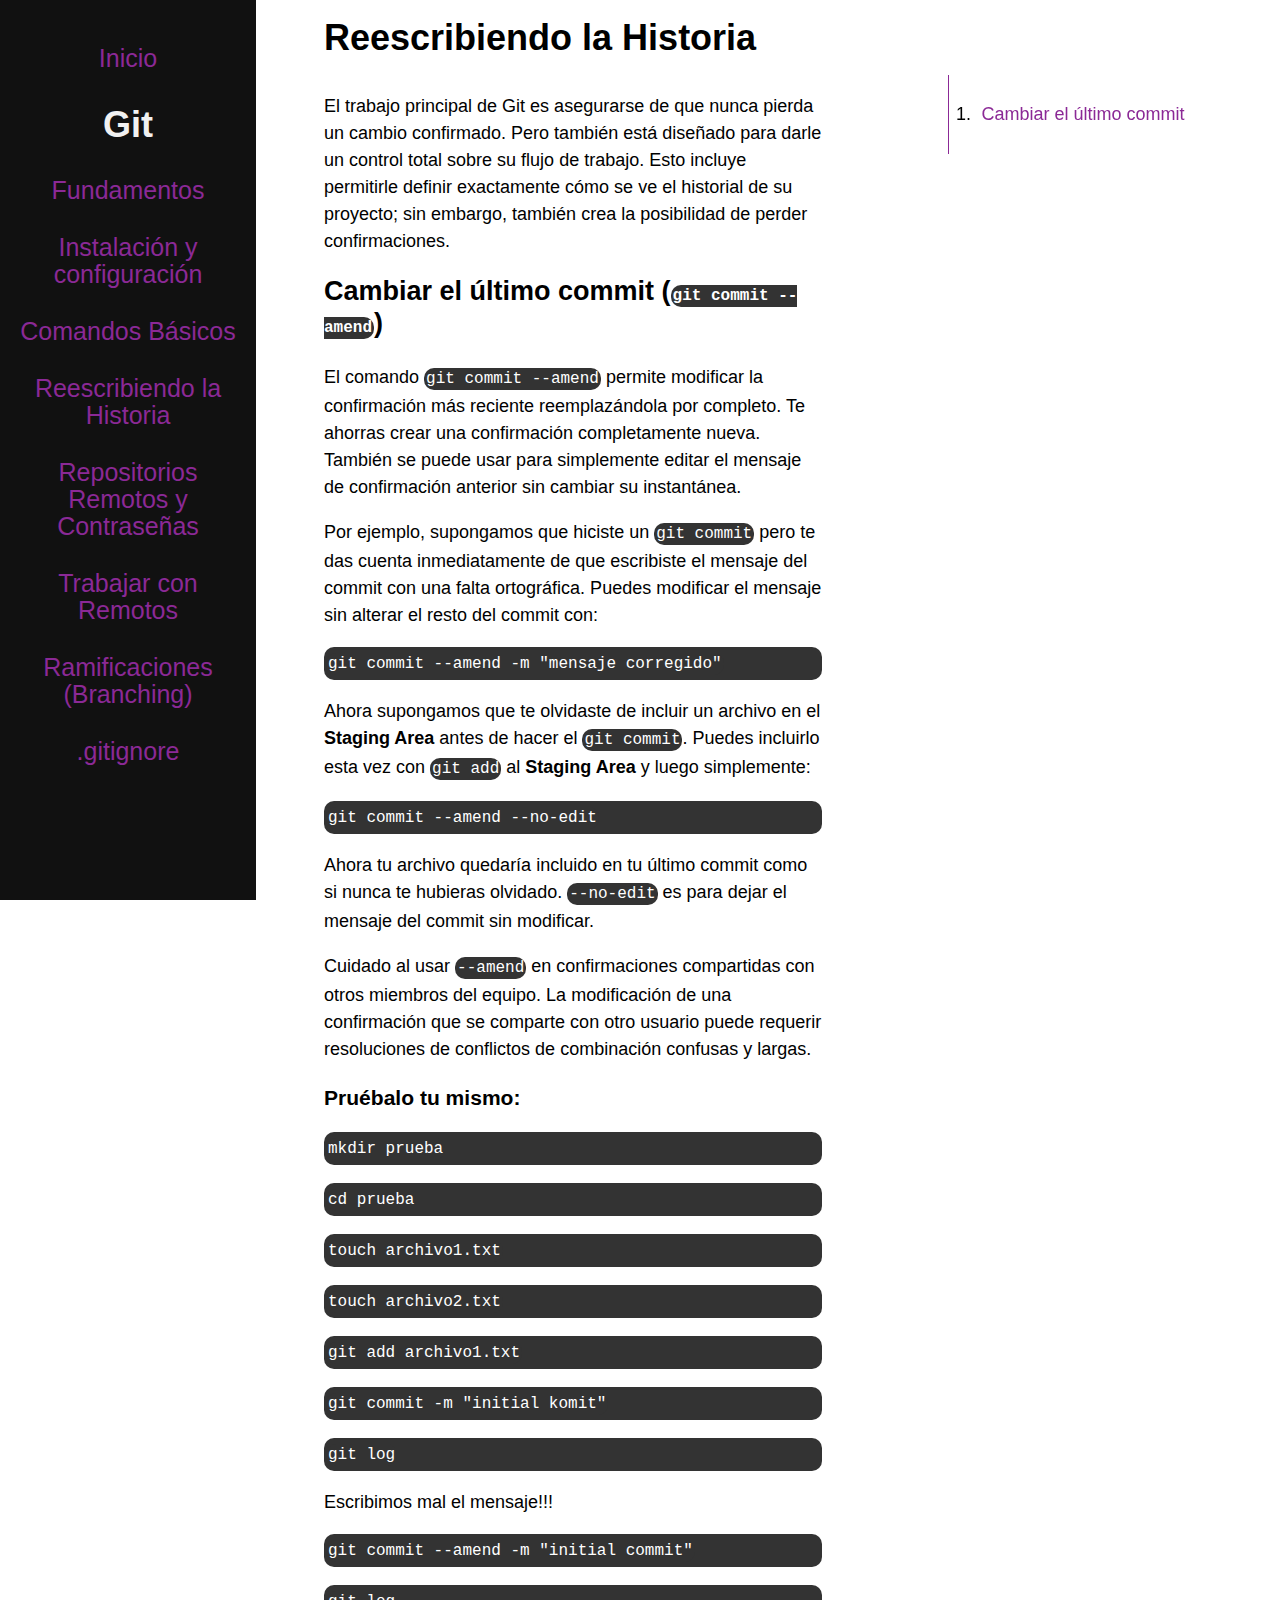
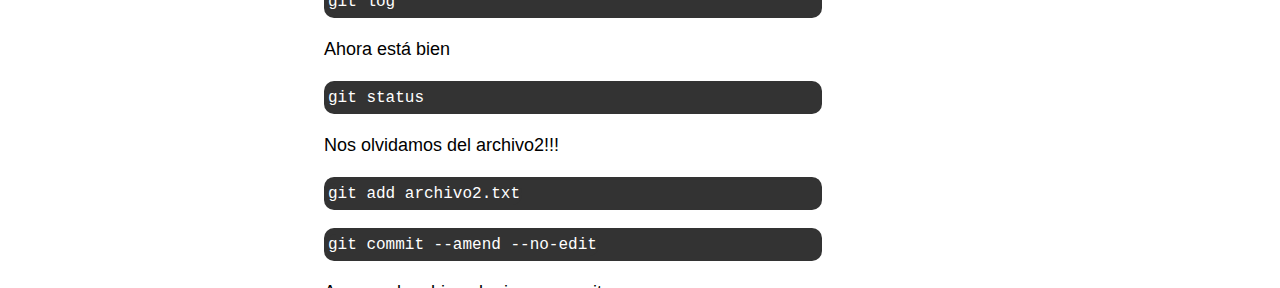
==== git/4.reescribiendo-historia.html @ a81c1343 "add html" ====
<!DOCTYPE html>
<html lang="es">
  <head>
    <meta charset="UTF-8" />
    <meta http-equiv="X-UA-Compatible" content="IE=edge" />
    <meta name="viewport" content="width=device-width, initial-scale=1.0" />
    <title>Git Tutorial</title>
    <link rel="stylesheet" href="style.css" />
    <script src="./script.js"></script>
  </head>

  <body>
    <header>
      <script id="replace_with_navbar" src="script.js"></script>
      <h1 class="title">Reescribiendo la Historia</h1>
    </header>
    <main>
      <div>
        <section id="amend">
          <p>
            El trabajo principal de Git es asegurarse de que nunca pierda un
            cambio confirmado. Pero también está diseñado para darle un control
            total sobre su flujo de trabajo. Esto incluye permitirle definir
            exactamente cómo se ve el historial de su proyecto; sin embargo,
            también crea la posibilidad de perder confirmaciones.
          </p>
          <h2>Cambiar el último commit (<code>git commit --amend</code>)</h2>
          <p>
            El comando <code>git commit --amend</code> permite modificar la
            confirmación más reciente reemplazándola por completo. Te ahorras
            crear una confirmación completamente nueva. También se puede usar
            para simplemente editar el mensaje de confirmación anterior sin
            cambiar su instantánea.
          </p>
          <p>
            Por ejemplo, supongamos que hiciste un <code>git commit</code> pero
            te das cuenta inmediatamente de que escribiste el mensaje del commit
            con una falta ortográfica. Puedes modificar el mensaje sin alterar
            el resto del commit con:
          </p>
          <p class="code">
            <code>git commit --amend -m "mensaje corregido"</code>
          </p>
          <p>
            Ahora supongamos que te olvidaste de incluir un archivo en el
            <strong>Staging Area</strong> antes de hacer el
            <code>git commit</code>. Puedes incluirlo esta vez con
            <code>git add</code> al <strong>Staging Area</strong> y luego
            simplemente:
          </p>
          <p class="code"><code>git commit --amend --no-edit</code></p>
          <p>
            Ahora tu archivo quedaría incluido en tu último commit como si nunca
            te hubieras olvidado. <code>--no-edit</code> es para dejar el
            mensaje del commit sin modificar.
          </p>
          <p>
            Cuidado al usar <code>--amend</code> en confirmaciones compartidas con otros
            miembros del equipo. La modificación de una confirmación que se
            comparte con otro usuario puede requerir resoluciones de conflictos
            de combinación confusas y largas.
          </p>
          <h3>Pruébalo tu mismo:</h3>
          <p class="code"><code>mkdir prueba</code></p>
          <p class="code"><code>cd prueba</code></p>
          <p class="code"><code>touch archivo1.txt</code></p>
          <p class="code"><code>touch archivo2.txt</code></p>
          <p class="code"><code>git add archivo1.txt</code></p>
          <p class="code"><code>git commit -m "initial komit"</code></p>
          <p class="code"><code>git log</code></p>
          <p>Escribimos mal el mensaje!!!</p>
          <p class="code"><code>git commit --amend -m "initial commit"</code></p>
          <p class="code"><code>git log</code></p>
          <p>Ahora está bien</p>
          <p class="code"><code>git status</code></p>
          <p>Nos olvidamos del archivo2!!!</p>
          <p class="code"><code>git add archivo2.txt</code></p>
          <p class="code"><code>git commit --amend --no-edit</code></p>
          <p>Agrega el archivo al primer commit</p>
        </section>
      </div>

      <nav class="section-nav">
        <ol>
          <li><a href="#amend">Cambiar el último commit</a></li>
          <!-- <li><a href="#video">Video</a></li> -->
        </ol>
      </nav>
    </main>
  </body>
</html>
---- git/style.css ----
/* The alert message box */
.alert {
  padding: 20px;
  background-color: #8b2996; /* Red */
  color: white;
  margin-bottom: 15px;
}

/* The close button */
.closebtn {
  margin-left: 15px;
  color: white;
  font-weight: bold;
  float: right;
  font-size: 22px;
  line-height: 20px;
  cursor: pointer;
  transition: 0.3s;
}

/* When moving the mouse over the close button */
.closebtn:hover {
  color: black;
}

/* -------------------------------------------- */

/* Style the sidebar - fixed full height */
.sidebar {
  height: 100%;
  width: 20%;
  position: fixed;
  z-index: 1;
  top: 0;
  left: 0;
  background-color: #111;
  overflow-x: hidden;
  padding-top: 30px;
}

/* Style sidebar links */
.sidebar a {
  padding: 15px;
  text-decoration: none;
  text-align: center;
  font-size: 25px;
  color: #8b2996;
  display: block;
}

/* Style links on mouse-over */
.sidebar a:hover {
  color: #f1f1f1;
}

/* Style the main content */
.main {
  margin-left: 160px; /* Same as the width of the sidenav */
  padding: 0px 10px;
}

/* Add media queries for small screens (when the height of the screen is less than 450px, add a smaller padding and font-size) */
@media screen and (max-height: 450px) {
  .sidebar {
    padding-top: 15px;
  }
  .sidebar a {
    font-size: 18px;
  }
}

/* -------------------------------------------- */
/* Git title sidebar */
.git {
  color: #f1f1f1;
  text-align: center;
}

/* ------------------------------------------- */

kbd {
  margin: 0px 0.1em;
  padding: 0em 0.5em;
  border-radius: 3px;
  border: 1px solid rgb(204, 204, 204);
  color: rgb(51, 51, 51);
  line-height: 1.4;
  font-family: Arial, Helvetica, sans-serif;
  font-size: 15px;
  display: inline-block;
  box-shadow: 0px 1px 0px rgba(0, 0, 0, 0.2), inset 0px 0px 0px 2px #ffffff;
  background-color: rgb(247, 247, 247);
  -moz-border-radius: 3px;
  -webkit-border-radius: 3px;
  text-shadow: 0 1px 0 #fff;
}
/* -------------------------------------------- */

.diviframe {
  display: block;
  margin-left: auto;
  margin-right: auto;
  width: 50%;
}

/* -------------------------------------------- */

/* Table of content */
/* 1. Enable smooth scrolling */
html {
  scroll-behavior: smooth;
  max-width: 100%;
  overflow-x: hidden;
  font-size: large;
  font-family: "Roboto", sans-serif;
  line-height: 1.5rem;
}

/* 2. Make nav sticky */
main > nav {
  position: sticky;
  top: 4rem;
  right: 0rem;
  align-self: start;
}

/* 3. ScrollSpy active styles (see JS tab for activation) */
.section-nav li.active > a {
  color: #8b2996;
  font-weight: 500;
}

/* Sidebar Navigation */
.section-nav {
  padding-left: 0;
  margin-left: 7rem;
  border-left: 1px solid #8b2996;
}

.section-nav a {
  text-decoration: none;
  display: block;
  padding: 0.125rem 0;
  color: #ccc;
  transition: all 50ms ease-in-out; /* 💡 This small transition makes setting of the active state smooth */
}

.section-nav a:hover,
.section-nav a:focus {
  color: #666;
}

/* -------------------------------------------- */

/** Poor man's reset **/
* {
  box-sizing: border-box;
}

html,
body {
  background: #fff;
}

ul,
ol {
  /* list-style: none; */
  margin-left: 0.5rem;
  padding-left: 0;
}
li {
  margin-left: 1rem;
  padding: 0.3rem;
}

/** page layout **/
main {
  display: grid;
  grid-template-columns: 1fr 25em;
  max-width: 100%;
  margin: 0 auto;
  padding-left: 25%;
}

img {
  width: 60%;
  display: block;
  margin-left: auto;
  margin-right: auto;
}

#first-img {
  width: 70%;
  display: block;
  margin-left: auto;
  margin-right: auto;
}

code, .code {
  background-color: #333;
  color: #fff;
  font-size: large;
  border-radius: 10px;
  padding: 2px;
}

.title {
  padding-left: 25%;
}
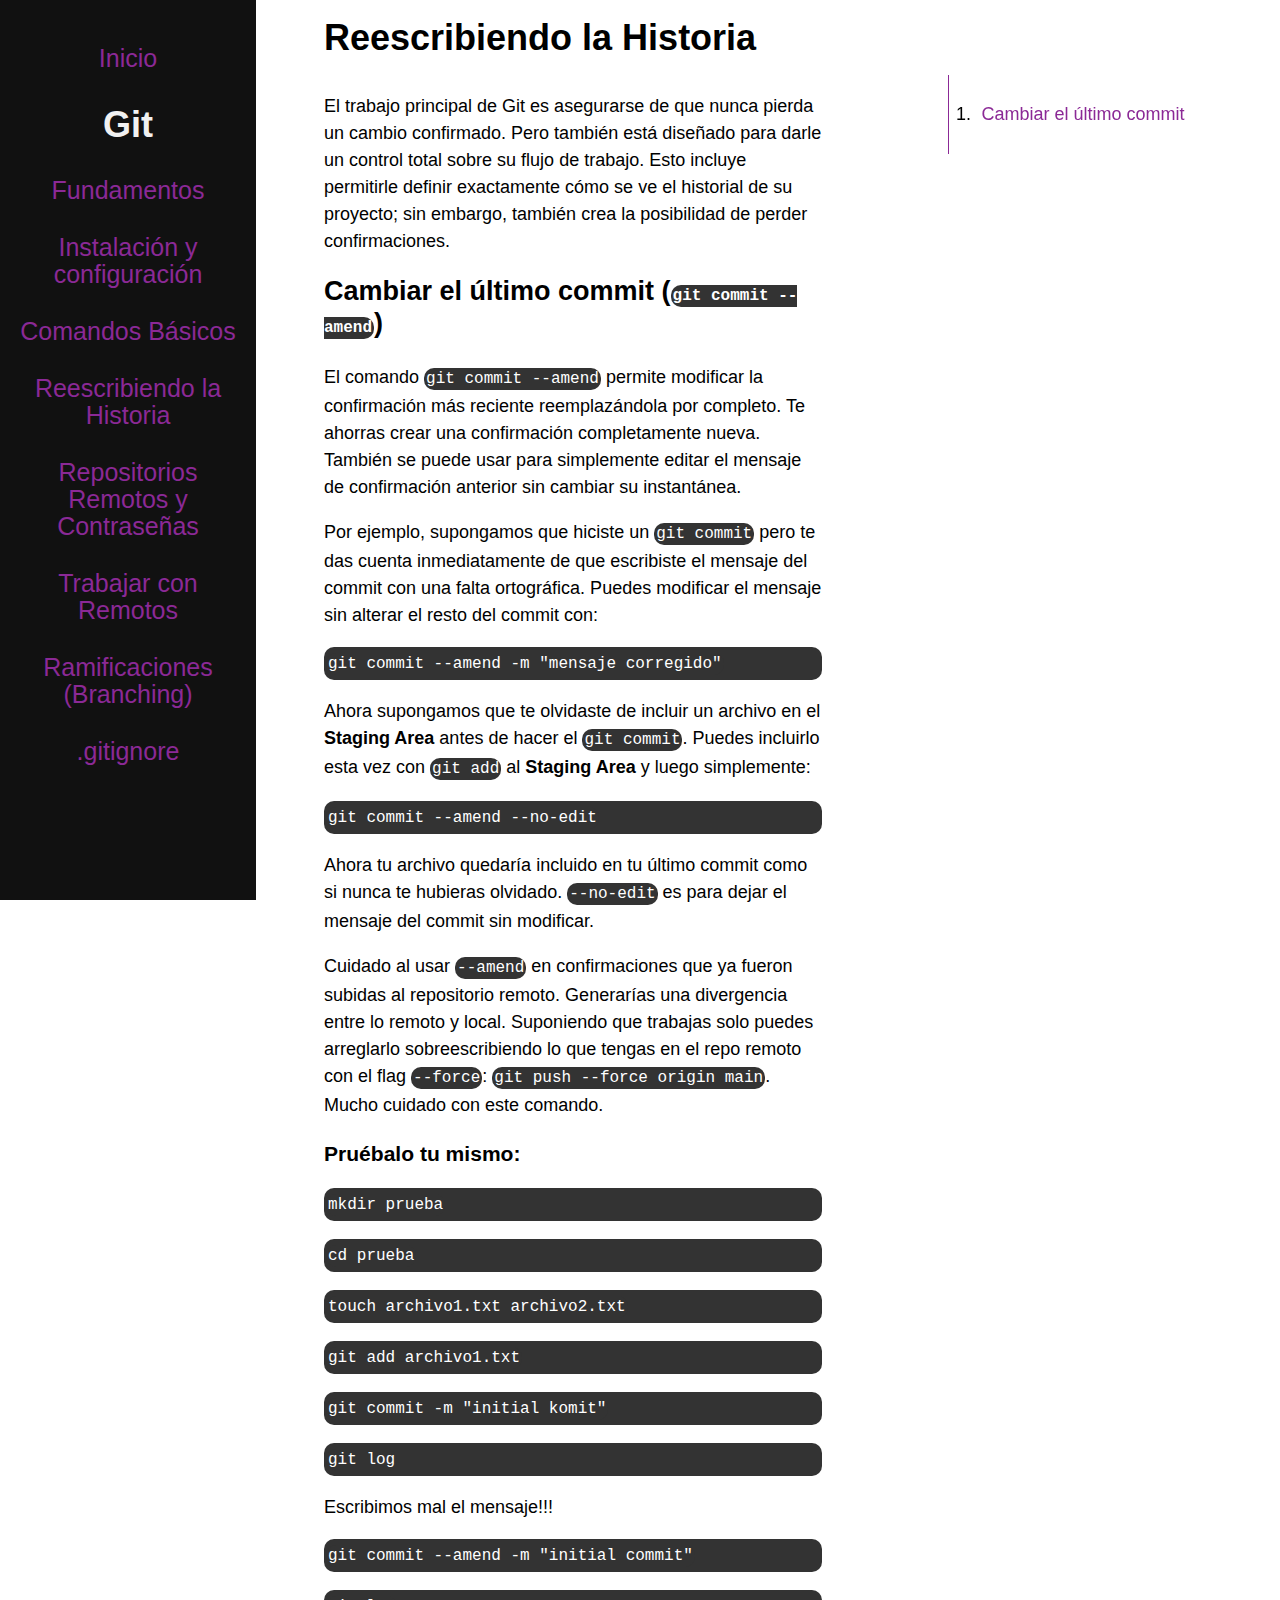
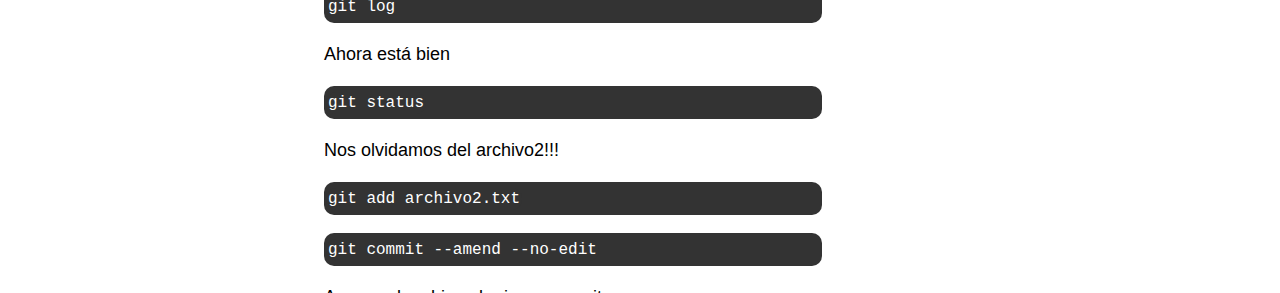
==== commit db3e3bba: "add html and imgs" ====
--- a/git/4.reescribiendo-historia.html
+++ b/git/4.reescribiendo-historia.html
@@ -55,21 +55,24 @@
             mensaje del commit sin modificar.
           </p>
           <p>
-            Cuidado al usar <code>--amend</code> en confirmaciones compartidas con otros
-            miembros del equipo. La modificación de una confirmación que se
-            comparte con otro usuario puede requerir resoluciones de conflictos
-            de combinación confusas y largas.
+            Cuidado al usar <code>--amend</code> en confirmaciones que ya fueron
+            subidas al repositorio remoto. Generarías una divergencia entre lo
+            remoto y local. Suponiendo que trabajas solo puedes arreglarlo
+            sobreescribiendo lo que tengas en el repo remoto con el flag
+            <code>--force</code>: 
+            <code>git push --force origin main</code>. Mucho cuidado con este comando.
           </p>
           <h3>Pruébalo tu mismo:</h3>
           <p class="code"><code>mkdir prueba</code></p>
           <p class="code"><code>cd prueba</code></p>
-          <p class="code"><code>touch archivo1.txt</code></p>
-          <p class="code"><code>touch archivo2.txt</code></p>
+          <p class="code"><code>touch archivo1.txt archivo2.txt</code></p>
           <p class="code"><code>git add archivo1.txt</code></p>
           <p class="code"><code>git commit -m "initial komit"</code></p>
           <p class="code"><code>git log</code></p>
           <p>Escribimos mal el mensaje!!!</p>
-          <p class="code"><code>git commit --amend -m "initial commit"</code></p>
+          <p class="code">
+            <code>git commit --amend -m "initial commit"</code>
+          </p>
           <p class="code"><code>git log</code></p>
           <p>Ahora está bien</p>
           <p class="code"><code>git status</code></p>
